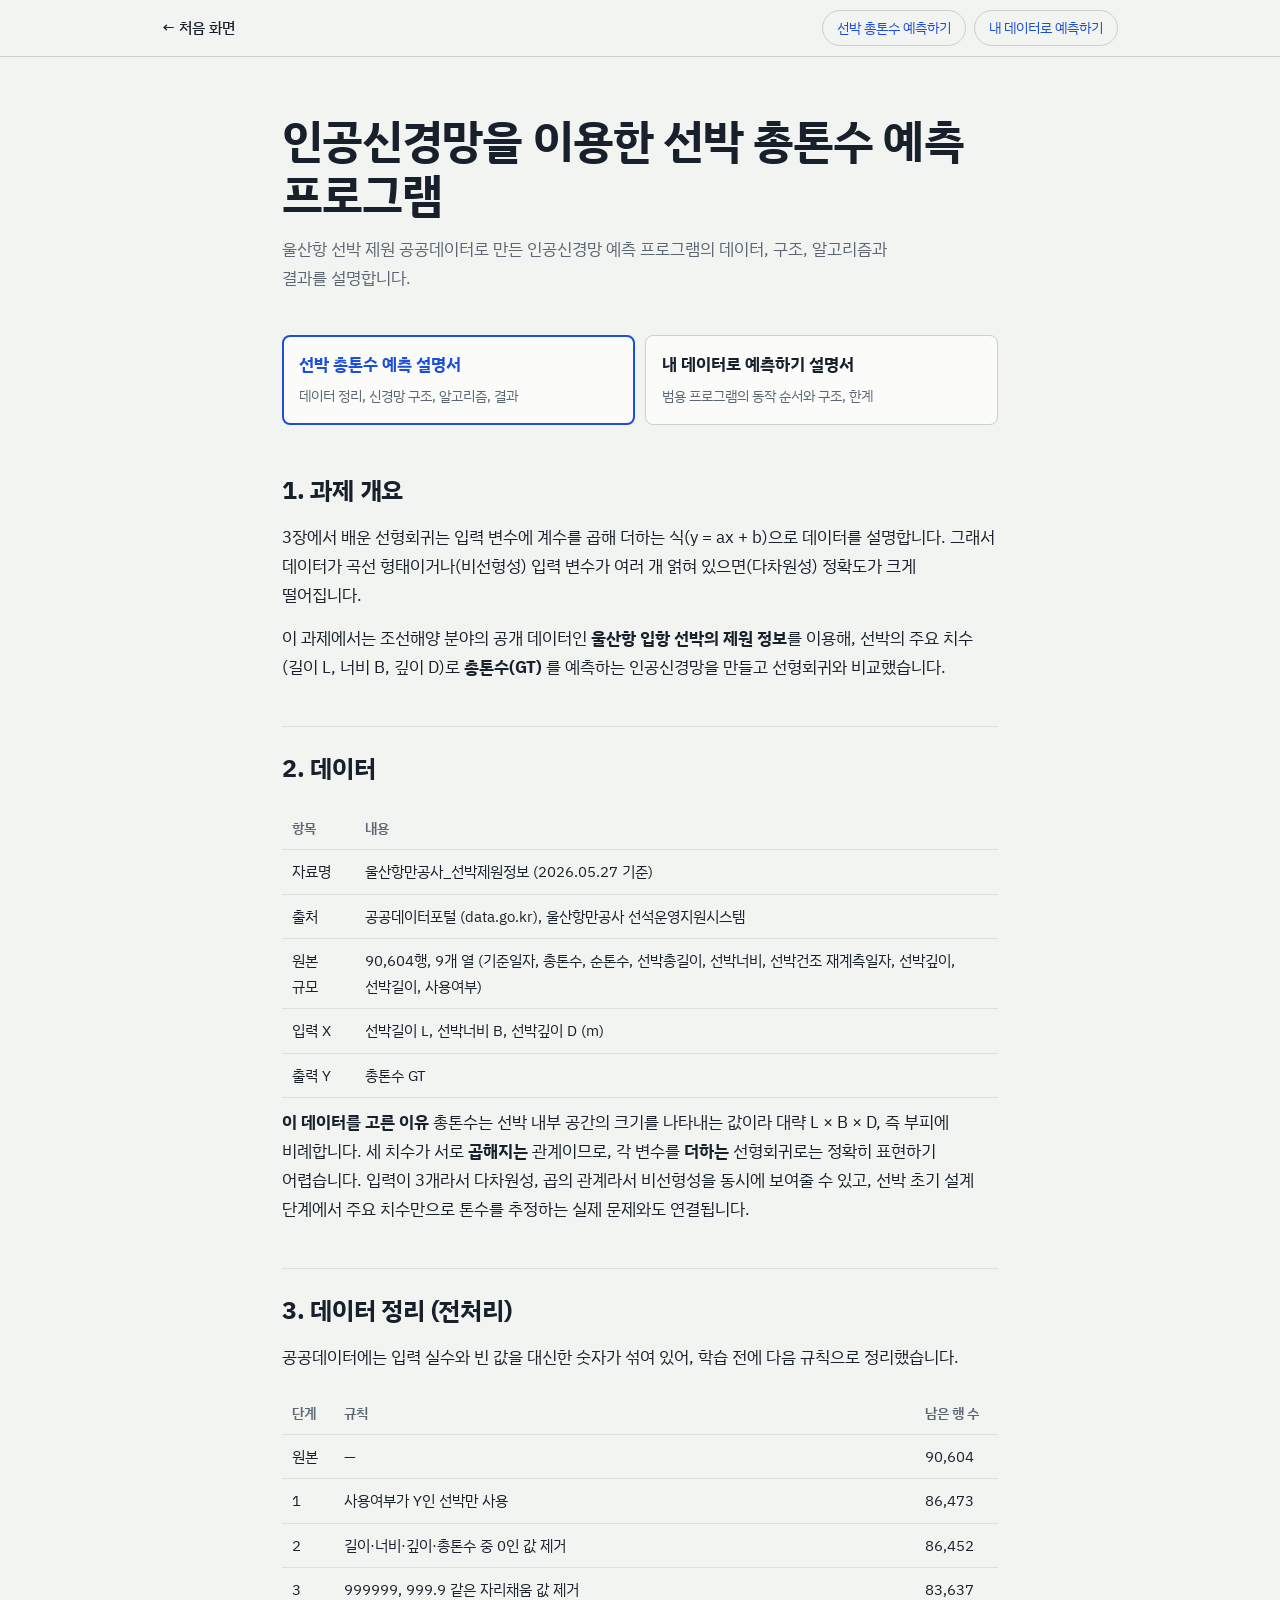
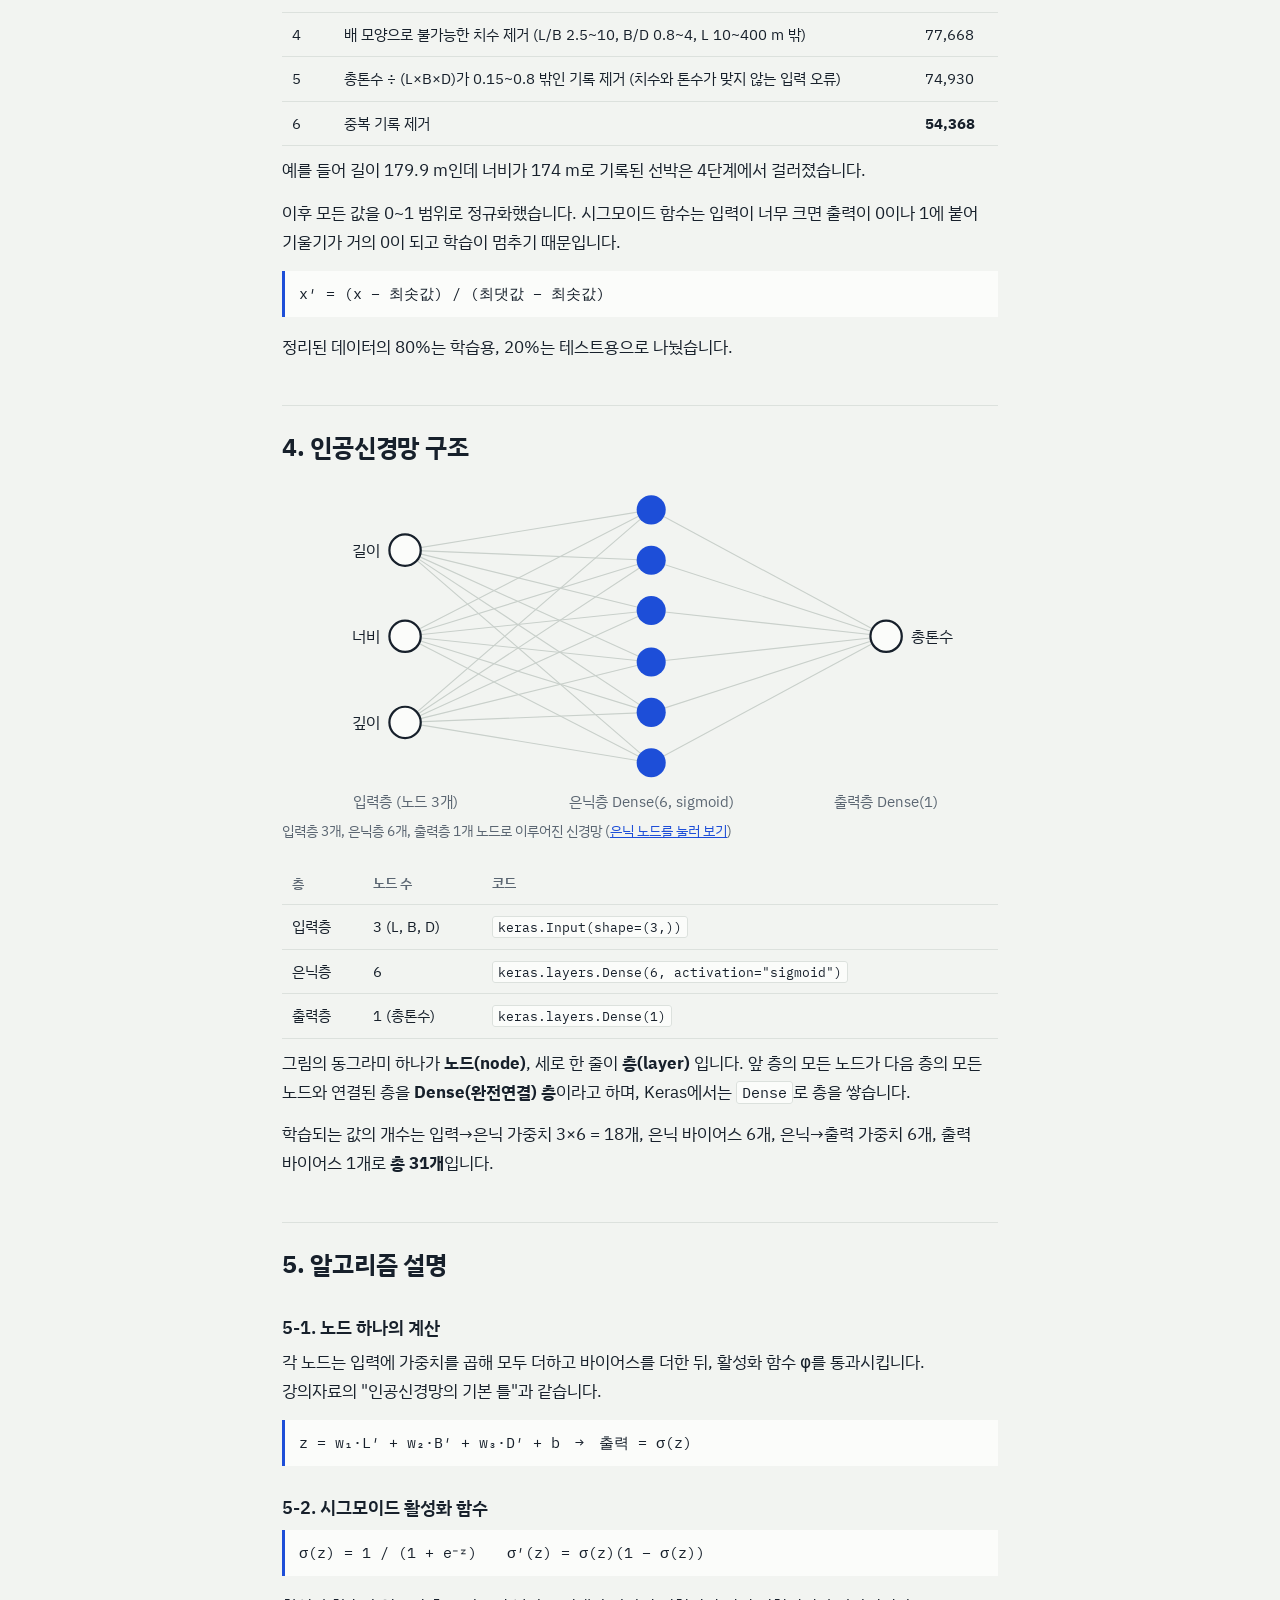
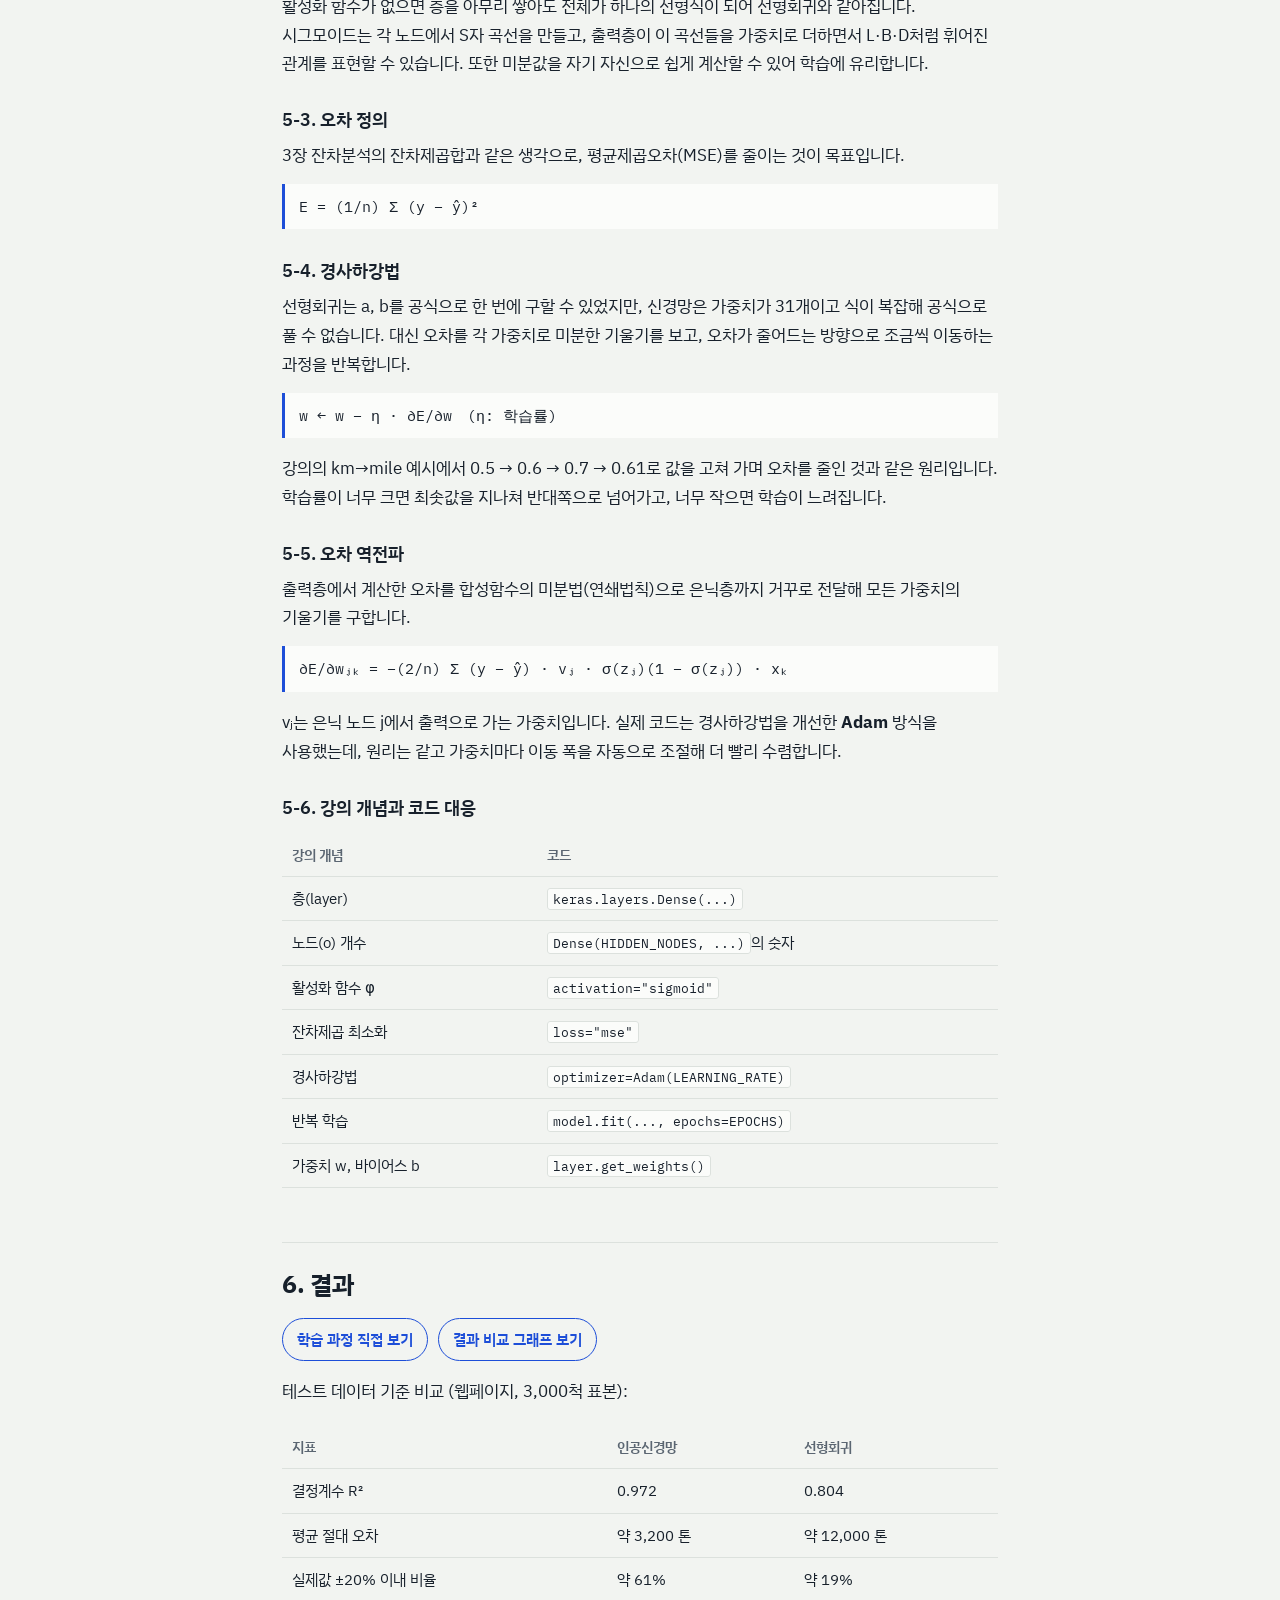
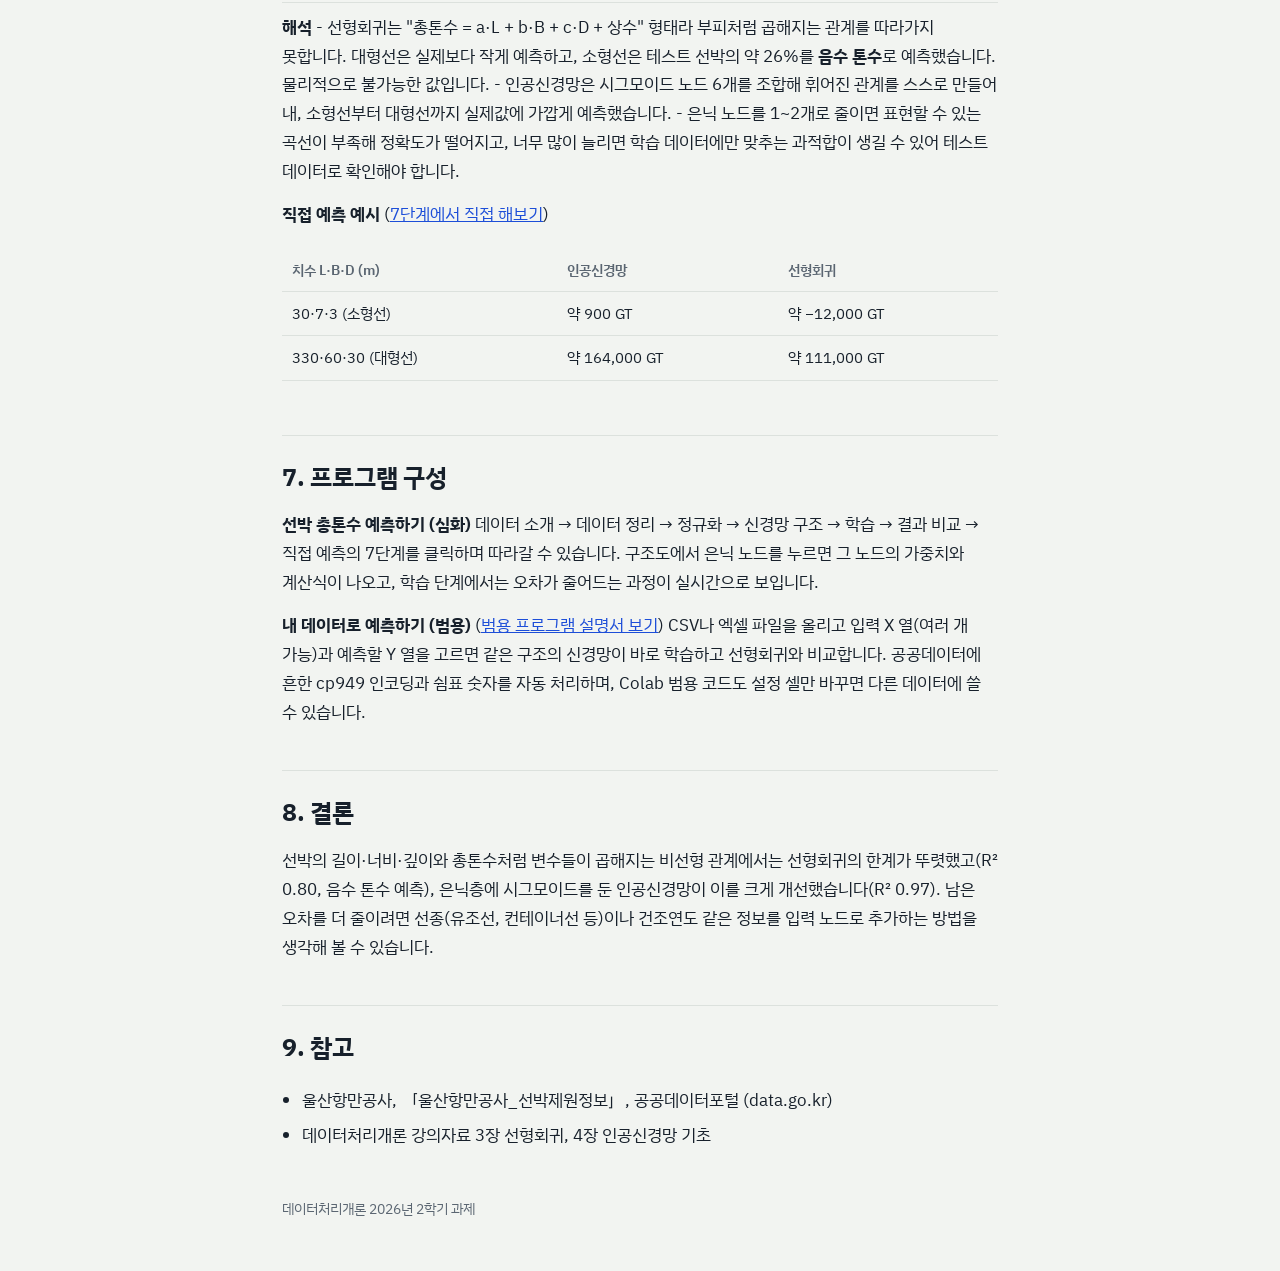
==== explain.html @ 8e1661d2 "Add files via upload" ====
<!DOCTYPE html>
<html lang="ko">
<head>
<meta charset="utf-8">
<meta name="viewport" content="width=device-width, initial-scale=1">
<title>설명서</title>
<link rel="icon" href="data:image/svg+xml,<svg xmlns='http://www.w3.org/2000/svg' viewBox='0 0 100 100'><text y='.9em' font-size='90'>📘</text></svg>">
<link rel="preconnect" href="https://fonts.googleapis.com">
<link rel="preconnect" href="https://fonts.gstatic.com" crossorigin>
<link href="https://fonts.googleapis.com/css2?family=IBM+Plex+Mono:wght@400;500&family=IBM+Plex+Sans+KR:wght@400;500;600;700&display=swap" rel="stylesheet">
<link rel="stylesheet" href="style.css">
<style>
.doc h2{margin:44px 0 12px;padding-top:20px;border-top:1px solid var(--grid)}
.doc h2:first-of-type{border-top:0;padding-top:0}
.doc h3{margin:26px 0 6px}
.doc ul{padding-left:1.2em} .doc li{margin-bottom:6px}
.doc hr{display:none}
.doc .eq{white-space:normal}
.fig{margin:14px 0}.fig svg{width:100%;height:auto;display:block}
.fig figcaption{font-size:14px;color:var(--muted)}
.go{display:flex;gap:10px;flex-wrap:wrap;margin:10px 0 16px}
.go a{display:inline-block;padding:8px 14px;border:1px solid var(--nn);border-radius:999px;color:var(--nn);text-decoration:none;font-weight:600;font-size:15px}
.doc a{color:var(--nn)}
.dtabs{display:grid;grid-template-columns:1fr 1fr;gap:10px;margin:6px 0 34px}
.dtab{font:inherit;text-align:left;cursor:pointer;background:var(--panel);color:var(--ink);border:1px solid var(--rule);border-radius:8px;padding:14px 16px}
.dtab b{display:block;font-size:17px;margin-bottom:2px}
.dtab span{font-size:14px;color:var(--muted);line-height:1.5}
.dtab[aria-selected="true"]{border:2px solid var(--nn);padding:13px 15px}
.dtab[aria-selected="true"] b{color:var(--nn)}
.dtab:focus-visible{outline:2px solid var(--nn);outline-offset:2px}
@media (max-width:560px){.dtabs{grid-template-columns:1fr}}
</style>
</head>
<body>
<nav class="bar"><div><a href="index.html">← 처음 화면</a><span class="others"><a href="ship.html">선박 총톤수 예측하기</a><a href="general.html">내 데이터로 예측하기</a></span></div></nav>
<div class="wrap">
<header class="hero">
<h1 id="doc-title"></h1>
<p class="lede" id="doc-lede"></p>
</header>
<div class="dtabs" role="tablist" aria-label="설명서 선택"><button class="dtab" role="tab" data-tab="ship"><b>선박 총톤수 예측 설명서</b><span>데이터 정리, 신경망 구조, 알고리즘, 결과</span></button><button class="dtab" role="tab" data-tab="general"><b>내 데이터로 예측하기 설명서</b><span>범용 프로그램의 동작 순서와 구조, 한계</span></button></div>
<article class="doc" data-docpanel="ship">
<h2>1. 과제 개요</h2>
<p>3장에서 배운 선형회귀는 입력 변수에 계수를 곱해 더하는 식(y = ax + b)으로 데이터를 설명합니다. 그래서 데이터가 곡선 형태이거나(비선형성) 입력 변수가 여러 개 얽혀 있으면(다차원성) 정확도가 크게 떨어집니다.</p>
<p>이 과제에서는 조선해양 분야의 공개 데이터인 <strong>울산항 입항 선박의 제원 정보</strong>를 이용해, 선박의 주요 치수(길이 L, 너비 B, 깊이 D)로 <strong>총톤수(GT)</strong> 를 예측하는 인공신경망을 만들고 선형회귀와 비교했습니다.</p>
<h2>2. 데이터</h2>
<div class="tablewrap"><table>
<thead>
<tr>
<th>항목</th>
<th>내용</th>
</tr>
</thead>
<tbody>
<tr>
<td>자료명</td>
<td>울산항만공사_선박제원정보 (2026.05.27 기준)</td>
</tr>
<tr>
<td>출처</td>
<td>공공데이터포털 (data.go.kr), 울산항만공사 선석운영지원시스템</td>
</tr>
<tr>
<td>원본 규모</td>
<td>90,604행, 9개 열 (기준일자, 총톤수, 순톤수, 선박총길이, 선박너비, 선박건조 재계측일자, 선박깊이, 선박길이, 사용여부)</td>
</tr>
<tr>
<td>입력 X</td>
<td>선박길이 L, 선박너비 B, 선박깊이 D (m)</td>
</tr>
<tr>
<td>출력 Y</td>
<td>총톤수 GT</td>
</tr>
</tbody>
</table></div>
<p><strong>이 데이터를 고른 이유</strong>
총톤수는 선박 내부 공간의 크기를 나타내는 값이라 대략 L × B × D, 즉 부피에 비례합니다. 세 치수가 서로 <strong>곱해지는</strong> 관계이므로, 각 변수를 <strong>더하는</strong> 선형회귀로는 정확히 표현하기 어렵습니다. 입력이 3개라서 다차원성, 곱의 관계라서 비선형성을 동시에 보여줄 수 있고, 선박 초기 설계 단계에서 주요 치수만으로 톤수를 추정하는 실제 문제와도 연결됩니다.</p>
<h2>3. 데이터 정리 (전처리)</h2>
<p>공공데이터에는 입력 실수와 빈 값을 대신한 숫자가 섞여 있어, 학습 전에 다음 규칙으로 정리했습니다.</p>
<div class="tablewrap"><table>
<thead>
<tr>
<th>단계</th>
<th>규칙</th>
<th>남은 행 수</th>
</tr>
</thead>
<tbody>
<tr>
<td>원본</td>
<td>—</td>
<td>90,604</td>
</tr>
<tr>
<td>1</td>
<td>사용여부가 Y인 선박만 사용</td>
<td>86,473</td>
</tr>
<tr>
<td>2</td>
<td>길이·너비·깊이·총톤수 중 0인 값 제거</td>
<td>86,452</td>
</tr>
<tr>
<td>3</td>
<td>999999, 999.9 같은 자리채움 값 제거</td>
<td>83,637</td>
</tr>
<tr>
<td>4</td>
<td>배 모양으로 불가능한 치수 제거 (L/B 2.5~10, B/D 0.8~4, L 10~400 m 밖)</td>
<td>77,668</td>
</tr>
<tr>
<td>5</td>
<td>총톤수 ÷ (L×B×D)가 0.15~0.8 밖인 기록 제거 (치수와 톤수가 맞지 않는 입력 오류)</td>
<td>74,930</td>
</tr>
<tr>
<td>6</td>
<td>중복 기록 제거</td>
<td><strong>54,368</strong></td>
</tr>
</tbody>
</table></div>
<p>예를 들어 길이 179.9 m인데 너비가 174 m로 기록된 선박은 4단계에서 걸러졌습니다.</p>
<p>이후 모든 값을 0~1 범위로 정규화했습니다. 시그모이드 함수는 입력이 너무 크면 출력이 0이나 1에 붙어 기울기가 거의 0이 되고 학습이 멈추기 때문입니다.</p>
<div class="eq">x′ = (x − 최솟값) / (최댓값 − 최솟값)</div>
<p>정리된 데이터의 80%는 학습용, 20%는 테스트용으로 나눴습니다.</p>
<h2>4. 인공신경망 구조</h2>
<figure class="fig"><svg viewBox="0 0 640 300" role="img" aria-label="입력 3개, 은닉 6개, 출력 1개 신경망 구조도"><line x1="110" y1="60" x2="330" y2="24" stroke="var(--rule)"/><line x1="110" y1="60" x2="330" y2="69" stroke="var(--rule)"/><line x1="110" y1="60" x2="330" y2="114" stroke="var(--rule)"/><line x1="110" y1="60" x2="330" y2="160" stroke="var(--rule)"/><line x1="110" y1="60" x2="330" y2="205" stroke="var(--rule)"/><line x1="110" y1="60" x2="330" y2="250" stroke="var(--rule)"/><line x1="110" y1="137" x2="330" y2="24" stroke="var(--rule)"/><line x1="110" y1="137" x2="330" y2="69" stroke="var(--rule)"/><line x1="110" y1="137" x2="330" y2="114" stroke="var(--rule)"/><line x1="110" y1="137" x2="330" y2="160" stroke="var(--rule)"/><line x1="110" y1="137" x2="330" y2="205" stroke="var(--rule)"/><line x1="110" y1="137" x2="330" y2="250" stroke="var(--rule)"/><line x1="110" y1="214" x2="330" y2="24" stroke="var(--rule)"/><line x1="110" y1="214" x2="330" y2="69" stroke="var(--rule)"/><line x1="110" y1="214" x2="330" y2="114" stroke="var(--rule)"/><line x1="110" y1="214" x2="330" y2="160" stroke="var(--rule)"/><line x1="110" y1="214" x2="330" y2="205" stroke="var(--rule)"/><line x1="110" y1="214" x2="330" y2="250" stroke="var(--rule)"/><line x1="330" y1="24" x2="540" y2="137" stroke="var(--rule)"/><line x1="330" y1="69" x2="540" y2="137" stroke="var(--rule)"/><line x1="330" y1="114" x2="540" y2="137" stroke="var(--rule)"/><line x1="330" y1="160" x2="540" y2="137" stroke="var(--rule)"/><line x1="330" y1="205" x2="540" y2="137" stroke="var(--rule)"/><line x1="330" y1="250" x2="540" y2="137" stroke="var(--rule)"/><circle cx="110" cy="60" r="14" fill="var(--panel)" stroke="var(--ink)" stroke-width="2"/><text x="88" y="65" text-anchor="end" font-size="14" fill="var(--ink)">길이</text><circle cx="110" cy="137" r="14" fill="var(--panel)" stroke="var(--ink)" stroke-width="2"/><text x="88" y="142" text-anchor="end" font-size="14" fill="var(--ink)">너비</text><circle cx="110" cy="214" r="14" fill="var(--panel)" stroke="var(--ink)" stroke-width="2"/><text x="88" y="219" text-anchor="end" font-size="14" fill="var(--ink)">깊이</text><circle cx="330" cy="24" r="13" fill="var(--nn)"/><circle cx="330" cy="69" r="13" fill="var(--nn)"/><circle cx="330" cy="114" r="13" fill="var(--nn)"/><circle cx="330" cy="160" r="13" fill="var(--nn)"/><circle cx="330" cy="205" r="13" fill="var(--nn)"/><circle cx="330" cy="250" r="13" fill="var(--nn)"/><circle cx="540" cy="137" r="14" fill="var(--panel)" stroke="var(--ink)" stroke-width="2"/><text x="562" y="142" font-size="14" fill="var(--ink)">총톤수</text><text x="110" y="290" text-anchor="middle" font-size="13" fill="var(--muted)">입력층 (노드 3개)</text><text x="330" y="290" text-anchor="middle" font-size="13" fill="var(--muted)">은닉층 Dense(6, sigmoid)</text><text x="540" y="290" text-anchor="middle" font-size="13" fill="var(--muted)">출력층 Dense(1)</text></svg><figcaption>입력층 3개, 은닉층 6개, 출력층 1개 노드로 이루어진 신경망 (<a href="ship.html#step4">은닉 노드를 눌러 보기</a>)</figcaption></figure>
<div class="tablewrap"><table>
<thead>
<tr>
<th>층</th>
<th>노드 수</th>
<th>코드</th>
</tr>
</thead>
<tbody>
<tr>
<td>입력층</td>
<td>3 (L, B, D)</td>
<td><code>keras.Input(shape=(3,))</code></td>
</tr>
<tr>
<td>은닉층</td>
<td>6</td>
<td><code>keras.layers.Dense(6, activation="sigmoid")</code></td>
</tr>
<tr>
<td>출력층</td>
<td>1 (총톤수)</td>
<td><code>keras.layers.Dense(1)</code></td>
</tr>
</tbody>
</table></div>
<p>그림의 동그라미 하나가 <strong>노드(node)</strong>, 세로 한 줄이 <strong>층(layer)</strong> 입니다. 앞 층의 모든 노드가 다음 층의 모든 노드와 연결된 층을 <strong>Dense(완전연결) 층</strong>이라고 하며, Keras에서는 <code>Dense</code>로 층을 쌓습니다.</p>
<p>학습되는 값의 개수는 입력→은닉 가중치 3×6 = 18개, 은닉 바이어스 6개, 은닉→출력 가중치 6개, 출력 바이어스 1개로 <strong>총 31개</strong>입니다.</p>
<h2>5. 알고리즘 설명</h2>
<h3>5-1. 노드 하나의 계산</h3>
<p>각 노드는 입력에 가중치를 곱해 모두 더하고 바이어스를 더한 뒤, 활성화 함수 φ를 통과시킵니다. 강의자료의 "인공신경망의 기본 틀"과 같습니다.</p>
<div class="eq">z = w₁·L′ + w₂·B′ + w₃·D′ + b　→　출력 = σ(z)</div>
<h3>5-2. 시그모이드 활성화 함수</h3>
<div class="eq">σ(z) = 1 / (1 + e⁻ᶻ)　　σ′(z) = σ(z)(1 − σ(z))</div>
<p>활성화 함수가 없으면 층을 아무리 쌓아도 전체가 하나의 선형식이 되어 선형회귀와 같아집니다. 시그모이드는 각 노드에서 S자 곡선을 만들고, 출력층이 이 곡선들을 가중치로 더하면서 L·B·D처럼 휘어진 관계를 표현할 수 있습니다. 또한 미분값을 자기 자신으로 쉽게 계산할 수 있어 학습에 유리합니다.</p>
<h3>5-3. 오차 정의</h3>
<p>3장 잔차분석의 잔차제곱합과 같은 생각으로, 평균제곱오차(MSE)를 줄이는 것이 목표입니다.</p>
<div class="eq">E = (1/n) Σ (y − ŷ)²</div>
<h3>5-4. 경사하강법</h3>
<p>선형회귀는 a, b를 공식으로 한 번에 구할 수 있었지만, 신경망은 가중치가 31개이고 식이 복잡해 공식으로 풀 수 없습니다. 대신 오차를 각 가중치로 미분한 기울기를 보고, 오차가 줄어드는 방향으로 조금씩 이동하는 과정을 반복합니다.</p>
<div class="eq">w ← w − η · ∂E/∂w　(η: 학습률)</div>
<p>강의의 km→mile 예시에서 0.5 → 0.6 → 0.7 → 0.61로 값을 고쳐 가며 오차를 줄인 것과 같은 원리입니다. 학습률이 너무 크면 최솟값을 지나쳐 반대쪽으로 넘어가고, 너무 작으면 학습이 느려집니다.</p>
<h3>5-5. 오차 역전파</h3>
<p>출력층에서 계산한 오차를 합성함수의 미분법(연쇄법칙)으로 은닉층까지 거꾸로 전달해 모든 가중치의 기울기를 구합니다.</p>
<div class="eq">∂E/∂wⱼₖ = −(2/n) Σ (y − ŷ) · vⱼ · σ(zⱼ)(1 − σ(zⱼ)) · xₖ</div>
<p>vⱼ는 은닉 노드 j에서 출력으로 가는 가중치입니다. 실제 코드는 경사하강법을 개선한 <strong>Adam</strong> 방식을 사용했는데, 원리는 같고 가중치마다 이동 폭을 자동으로 조절해 더 빨리 수렴합니다.</p>
<h3>5-6. 강의 개념과 코드 대응</h3>
<div class="tablewrap"><table>
<thead>
<tr>
<th>강의 개념</th>
<th>코드</th>
</tr>
</thead>
<tbody>
<tr>
<td>층(layer)</td>
<td><code>keras.layers.Dense(...)</code></td>
</tr>
<tr>
<td>노드(o) 개수</td>
<td><code>Dense(HIDDEN_NODES, ...)</code>의 숫자</td>
</tr>
<tr>
<td>활성화 함수 φ</td>
<td><code>activation="sigmoid"</code></td>
</tr>
<tr>
<td>잔차제곱 최소화</td>
<td><code>loss="mse"</code></td>
</tr>
<tr>
<td>경사하강법</td>
<td><code>optimizer=Adam(LEARNING_RATE)</code></td>
</tr>
<tr>
<td>반복 학습</td>
<td><code>model.fit(..., epochs=EPOCHS)</code></td>
</tr>
<tr>
<td>가중치 w, 바이어스 b</td>
<td><code>layer.get_weights()</code></td>
</tr>
</tbody>
</table></div>
<h2>6. 결과</h2>
<p class="go"><a href="ship.html#step5">학습 과정 직접 보기</a><a href="ship.html#step6">결과 비교 그래프 보기</a></p>

<p>테스트 데이터 기준 비교 (웹페이지, 3,000척 표본):</p>
<div class="tablewrap"><table>
<thead>
<tr>
<th>지표</th>
<th>인공신경망</th>
<th>선형회귀</th>
</tr>
</thead>
<tbody>
<tr>
<td>결정계수 R²</td>
<td>0.972</td>
<td>0.804</td>
</tr>
<tr>
<td>평균 절대 오차</td>
<td>약 3,200 톤</td>
<td>약 12,000 톤</td>
</tr>
<tr>
<td>실제값 ±20% 이내 비율</td>
<td>약 61%</td>
<td>약 19%</td>
</tr>
</tbody>
</table></div>
<p><strong>해석</strong>
- 선형회귀는 "총톤수 = a·L + b·B + c·D + 상수" 형태라 부피처럼 곱해지는 관계를 따라가지 못합니다. 대형선은 실제보다 작게 예측하고, 소형선은 테스트 선박의 약 26%를 <strong>음수 톤수</strong>로 예측했습니다. 물리적으로 불가능한 값입니다.
- 인공신경망은 시그모이드 노드 6개를 조합해 휘어진 관계를 스스로 만들어 내, 소형선부터 대형선까지 실제값에 가깝게 예측했습니다.
- 은닉 노드를 1~2개로 줄이면 표현할 수 있는 곡선이 부족해 정확도가 떨어지고, 너무 많이 늘리면 학습 데이터에만 맞추는 과적합이 생길 수 있어 테스트 데이터로 확인해야 합니다.</p>
<p><strong>직접 예측 예시</strong> (<a href="ship.html#step7">7단계에서 직접 해보기</a>)</p>
<div class="tablewrap"><table>
<thead>
<tr>
<th>치수 L·B·D (m)</th>
<th>인공신경망</th>
<th>선형회귀</th>
</tr>
</thead>
<tbody>
<tr>
<td>30·7·3 (소형선)</td>
<td>약 900 GT</td>
<td>약 −12,000 GT</td>
</tr>
<tr>
<td>330·60·30 (대형선)</td>
<td>약 164,000 GT</td>
<td>약 111,000 GT</td>
</tr>
</tbody>
</table></div>
<h2>7. 프로그램 구성</h2>
<p><strong>선박 총톤수 예측하기 (심화)</strong>
데이터 소개 → 데이터 정리 → 정규화 → 신경망 구조 → 학습 → 결과 비교 → 직접 예측의 7단계를 클릭하며 따라갈 수 있습니다. 구조도에서 은닉 노드를 누르면 그 노드의 가중치와 계산식이 나오고, 학습 단계에서는 오차가 줄어드는 과정이 실시간으로 보입니다.</p>
<p><strong>내 데이터로 예측하기 (범용)</strong> (<a href="#" data-doctab="general">범용 프로그램 설명서 보기</a>)
CSV나 엑셀 파일을 올리고 입력 X 열(여러 개 가능)과 예측할 Y 열을 고르면 같은 구조의 신경망이 바로 학습하고 선형회귀와 비교합니다. 공공데이터에 흔한 cp949 인코딩과 쉼표 숫자를 자동 처리하며, Colab 범용 코드도 설정 셀만 바꾸면 다른 데이터에 쓸 수 있습니다.</p>
<h2>8. 결론</h2>
<p>선박의 길이·너비·깊이와 총톤수처럼 변수들이 곱해지는 비선형 관계에서는 선형회귀의 한계가 뚜렷했고(R² 0.80, 음수 톤수 예측), 은닉층에 시그모이드를 둔 인공신경망이 이를 크게 개선했습니다(R² 0.97). 남은 오차를 더 줄이려면 선종(유조선, 컨테이너선 등)이나 건조연도 같은 정보를 입력 노드로 추가하는 방법을 생각해 볼 수 있습니다.</p>
<h2>9. 참고</h2>
<ul>
<li>울산항만공사, 「울산항만공사_선박제원정보」, 공공데이터포털 (data.go.kr)</li>
<li>데이터처리개론 강의자료 3장 선형회귀, 4장 인공신경망 기초</li>
</ul>
</article>
<article class="doc" data-docpanel="general" hidden>
<p class="go"><a href="general.html">범용 프로그램 직접 써 보기</a></p>

<p>선박 데이터 하나만 다루면 프로그램이 그 데이터에만 묶이게 됩니다. 같은 신경망 알고리즘을 <strong>어떤 공개 데이터에도 적용할 수 있도록</strong> 범용 프로그램을 따로 만들었습니다. 웹페이지와 Colab 범용 코드 모두 같은 순서로 동작합니다.</p>
<h2>1. 동작 순서</h2>
<div class="tablewrap"><table>
<thead>
<tr>
<th>단계</th>
<th>하는 일</th>
<th>처리 방법</th>
</tr>
</thead>
<tbody>
<tr>
<td>1. 파일 읽기</td>
<td>CSV, 엑셀(xlsx) 파일을 불러옴</td>
<td>먼저 UTF-8로 읽고, 한글이 깨지면 공공데이터에 흔한 cp949(EUC-KR)로 다시 읽음</td>
</tr>
<tr>
<td>2. 숫자 열 찾기</td>
<td>학습에 쓸 수 있는 열을 자동 선별</td>
<td>값의 90% 이상이 숫자인 열만 표시, "1,234"처럼 쉼표 들어간 숫자도 숫자로 변환</td>
</tr>
<tr>
<td>3. X, Y 선택</td>
<td>사용자가 입력 열과 예측할 열을 고름</td>
<td>입력 X는 여러 개 선택 가능, Y로 고른 열은 X에서 자동 제외</td>
</tr>
<tr>
<td>4. 정리</td>
<td>빈칸이나 문자가 섞인 행 제거</td>
<td>선택한 열 중 하나라도 숫자가 아니면 그 행을 제외</td>
</tr>
<tr>
<td>5. 정규화·분리</td>
<td>열마다 0~1로 정규화, 80% 학습 / 20% 테스트</td>
<td>선박 프로그램과 같은 Min-Max 정규화</td>
</tr>
<tr>
<td>6. 신경망 구성</td>
<td>입력 노드 수를 고른 X 개수에 맞춤</td>
<td>입력층 노드 = X 개수, 은닉층 Dense(시그모이드), 출력층 Dense(1)</td>
</tr>
<tr>
<td>7. 학습·비교</td>
<td>신경망과 선형회귀를 같은 데이터로 학습</td>
<td>신경망은 경사하강법(Adam), 선형회귀는 최소제곱법</td>
</tr>
<tr>
<td>8. 결과 표시</td>
<td>그래프와 테스트 R² 표시</td>
<td>입력 1개면 데이터 위에 예측 곡선, 2개 이상이면 실제값 vs 예측값 그래프</td>
</tr>
<tr>
<td>9. 직접 예측</td>
<td>원하는 값을 넣어 예측</td>
<td>X 개수만큼 입력 칸이 자동 생성, 학습 범위 밖의 값이면 경고</td>
</tr>
</tbody>
</table></div>
<h2>2. 입력 개수에 따라 바뀌는 신경망</h2>
<p>선박 프로그램은 입력이 길이·너비·깊이 3개로 고정이지만, 범용 프로그램은 사용자가 고른 열 개수 m에 따라 입력층이 바뀝니다. 강의자료의 "인공신경망의 기본 틀"에서 입력 x₁ ~ xₘ이 m개인 경우를 그대로 구현한 것입니다.</p>
<div class="eq">은닉 노드 j의 계산: zⱼ = wⱼ₁x₁ + wⱼ₂x₂ + … + wⱼₘxₘ + bⱼ　→　σ(zⱼ)</div>
<p>학습되는 값의 개수도 m에 따라 달라집니다. 은닉 노드가 H개일 때 m×H + H + H + 1개이며, 웹페이지의 구조도와 개수 표시가 선택에 맞춰 자동으로 바뀝니다.</p>
<figure class="fig"><svg viewBox="0 0 640 300" role="img" aria-label="입력 m개, 은닉 H개, 출력 1개 신경망 구조도"><line x1="110" y1="50" x2="330" y2="24" stroke="var(--rule)"/><line x1="110" y1="50" x2="330" y2="69" stroke="var(--rule)"/><line x1="110" y1="50" x2="330" y2="114" stroke="var(--rule)"/><line x1="110" y1="50" x2="330" y2="160" stroke="var(--rule)"/><line x1="110" y1="50" x2="330" y2="205" stroke="var(--rule)"/><line x1="110" y1="50" x2="330" y2="250" stroke="var(--rule)"/><line x1="110" y1="100" x2="330" y2="24" stroke="var(--rule)"/><line x1="110" y1="100" x2="330" y2="69" stroke="var(--rule)"/><line x1="110" y1="100" x2="330" y2="114" stroke="var(--rule)"/><line x1="110" y1="100" x2="330" y2="160" stroke="var(--rule)"/><line x1="110" y1="100" x2="330" y2="205" stroke="var(--rule)"/><line x1="110" y1="100" x2="330" y2="250" stroke="var(--rule)"/><line x1="110" y1="224" x2="330" y2="24" stroke="var(--rule)"/><line x1="110" y1="224" x2="330" y2="69" stroke="var(--rule)"/><line x1="110" y1="224" x2="330" y2="114" stroke="var(--rule)"/><line x1="110" y1="224" x2="330" y2="160" stroke="var(--rule)"/><line x1="110" y1="224" x2="330" y2="205" stroke="var(--rule)"/><line x1="110" y1="224" x2="330" y2="250" stroke="var(--rule)"/><line x1="330" y1="24" x2="540" y2="137" stroke="var(--rule)"/><line x1="330" y1="69" x2="540" y2="137" stroke="var(--rule)"/><line x1="330" y1="114" x2="540" y2="137" stroke="var(--rule)"/><line x1="330" y1="160" x2="540" y2="137" stroke="var(--rule)"/><line x1="330" y1="205" x2="540" y2="137" stroke="var(--rule)"/><line x1="330" y1="250" x2="540" y2="137" stroke="var(--rule)"/><circle cx="110" cy="50" r="14" fill="var(--panel)" stroke="var(--ink)" stroke-width="2"/><text x="88" y="55" text-anchor="end" font-size="15" fill="var(--ink)">x₁</text><circle cx="110" cy="100" r="14" fill="var(--panel)" stroke="var(--ink)" stroke-width="2"/><text x="88" y="105" text-anchor="end" font-size="15" fill="var(--ink)">x₂</text><text x="110" y="183" text-anchor="middle" font-size="22" fill="var(--muted)">⋮</text><circle cx="110" cy="224" r="14" fill="var(--panel)" stroke="var(--ink)" stroke-width="2"/><text x="88" y="229" text-anchor="end" font-size="15" fill="var(--ink)">xₘ</text><circle cx="330" cy="24" r="13" fill="var(--nn)"/><circle cx="330" cy="69" r="13" fill="var(--nn)"/><circle cx="330" cy="114" r="13" fill="var(--nn)"/><circle cx="330" cy="160" r="13" fill="var(--nn)"/><circle cx="330" cy="205" r="13" fill="var(--nn)"/><circle cx="330" cy="250" r="13" fill="var(--nn)"/><circle cx="540" cy="137" r="14" fill="var(--panel)" stroke="var(--ink)" stroke-width="2"/><text x="562" y="142" font-size="15" fill="var(--ink)">y</text><text x="110" y="290" text-anchor="middle" font-size="13" fill="var(--muted)">입력층 (고른 열 m개)</text><text x="330" y="290" text-anchor="middle" font-size="13" fill="var(--muted)">은닉층 Dense(H, sigmoid)</text><text x="540" y="290" text-anchor="middle" font-size="13" fill="var(--muted)">출력층 Dense(1)</text></svg><figcaption>고른 입력 열 개수 m만큼 입력 노드가 생깁니다.</figcaption></figure>
<h2>3. 정확도 지표: 결정계수 R²</h2>
<p>데이터마다 단위와 크기가 달라 오차(MSE) 값만으로는 잘 맞았는지 판단하기 어렵기 때문에, 범용 프로그램은 결정계수 R²로 비교합니다.</p>
<div class="eq">R² = 1 − Σ(y − ŷ)² / Σ(y − ȳ)²</div>
<p>1에 가까울수록 정확하고, 0이면 모든 값을 평균으로 예측하는 것과 같은 수준입니다. 학습에 쓰지 않은 테스트 데이터 20%로 계산합니다.</p>
<h2>4. 실행 예시</h2>
<p>정리된 울산항 선박 데이터(3,000척 표본)를 올리고 X = 선박길이·선박너비·선박깊이, Y = 총톤수로 실행한 결과, 테스트 R²는 인공신경망 약 0.97, 선형회귀 약 0.80으로 선박 전용 프로그램과 같은 경향이 나왔습니다. 이는 범용 프로그램이 전용 프로그램과 같은 알고리즘으로 올바르게 동작함을 보여 줍니다.</p>
<h2>5. 한계</h2>
<ul>
<li>999999처럼 "값 없음"을 숫자로 채운 이상값은 자동으로 걸러내지 못하므로, 필요하면 파일을 미리 정리해야 합니다 (선박 데이터는 3장의 규칙으로 정리).</li>
<li>웹페이지는 브라우저 속도를 위해 3,000행이 넘으면 무작위로 3,000행만 사용합니다. 전체 데이터는 Colab 범용 코드로 학습할 수 있습니다.</li>
<li>문자로 된 열(예: 선종, 지역명)은 입력으로 쓸 수 없습니다.</li>
</ul>
<h2>6. Colab 범용 코드</h2>
<p>2번 설정 셀의 <code>FILE_PATH</code>, <code>X_COLS</code>, <code>Y_COL</code>만 바꾸면 다른 데이터에 그대로 쓸 수 있습니다. 나머지 셀은 위 8-1의 순서(읽기 → 숫자 변환 → 정규화 → 신경망 → 비교 → 직접 예측)를 그대로 따릅니다.</p>
</article>
<footer>데이터처리개론 2026년 2학기 과제</footer>
</div>
<script>
(function(){
  const tabs = [...document.querySelectorAll('.dtab')], hero = document.getElementById('doc-title'), lede = document.getElementById('doc-lede');
  const TXT = { ship: ['인공신경망을 이용한 선박 총톤수 예측 프로그램', '울산항 선박 제원 공공데이터로 만든 인공신경망 예측 프로그램의 데이터, 구조, 알고리즘과 결과를 설명합니다.'],
                general: ['내 데이터로 예측하기 (범용 프로그램)', '같은 신경망 알고리즘을 어떤 공개 데이터에도 쓸 수 있게 만든 범용 프로그램의 동작 방식을 설명합니다.'] };
  function showTab(name){
    if (!(name in TXT)) name = 'ship';
    tabs.forEach(t => { const on = t.dataset.tab === name; t.setAttribute('aria-selected', on); t.tabIndex = on ? 0 : -1; });
    document.querySelectorAll('[data-docpanel]').forEach(p => p.hidden = p.dataset.docpanel !== name);
    hero.textContent = TXT[name][0]; lede.textContent = TXT[name][1];
  }
  tabs.forEach((t,i) => { t.onclick = () => showTab(t.dataset.tab);
    t.onkeydown = e => { if (e.key === 'ArrowRight' || e.key === 'ArrowLeft'){ const n = tabs[(i+1) % 2]; n.focus(); n.click(); } }; });
  document.querySelectorAll('[data-doctab]').forEach(a => a.addEventListener('click', e => { e.preventDefault(); showTab(a.dataset.doctab); window.scrollTo({top:0}); document.querySelector('.dtabs').scrollIntoView({behavior:'smooth'}); }));
  showTab(location.hash === '#general' ? 'general' : 'ship');   // explain.html#general 로 들어오면 범용 설명서
})();
</script>
</body>
</html>
---- style.css ----
/* 공통 디자인 (모든 페이지) */
:root{
  --paper:#F2F4F1; --panel:#FBFCFA; --ink:#17202B; --muted:#5B6672;
  --grid:#DCE1DD; --rule:#C9D0CB; --nn:#1D4ED8; --lr:#B4237A; --dot:#8C96A0;
  --code-bg:#1B2430; --code-ink:#E6EAF0;
  --sans:"IBM Plex Sans KR","Apple SD Gothic Neo","Malgun Gothic",system-ui,sans-serif;
  --mono:"IBM Plex Mono",ui-monospace,"SFMono-Regular",Consolas,monospace;
}
@media (prefers-color-scheme: dark){
  :root{ --paper:#141A21; --panel:#1A222B; --ink:#E5E9EE; --muted:#9AA5B1;
    --grid:#26303A; --rule:#33404C; --nn:#6E9BFF; --lr:#F06AB8; --dot:#6B7683; --code-bg:#0F151B; }
}
*{box-sizing:border-box}
html{-webkit-text-size-adjust:100%}
body{margin:0;word-break:keep-all;background:var(--paper);color:var(--ink);font-family:var(--sans);font-size:17px;line-height:1.7}
.wrap{max-width:760px;margin:0 auto;padding:0 22px}
header.hero{padding:56px 0 8px}
h1{font-size:clamp(30px,5.4vw,46px);line-height:1.18;letter-spacing:-0.02em;font-weight:700;margin:0 0 14px}
.lede{color:var(--muted);margin:0 0 28px;max-width:36em}
.lab{background:var(--panel);border:1px solid var(--rule);border-radius:6px;padding:14px 14px 10px}
canvas#plot{display:block;width:100%;height:340px}
.legend{display:flex;flex-wrap:wrap;gap:18px;font-size:14px;color:var(--muted);margin:8px 2px 12px}
.legend i{display:inline-block;width:18px;height:3px;vertical-align:middle;margin-right:6px;border-radius:2px}
.controls{display:grid;grid-template-columns:1fr 1fr;gap:12px 18px;align-items:end;border-top:1px solid var(--grid);padding-top:12px}
.controls label{font-size:14px;color:var(--muted);display:block}
.controls input[type=range]{width:100%;accent-color:var(--nn)}
.controls select{width:100%;font:inherit;font-size:15px;padding:6px 8px;border:1px solid var(--rule);border-radius:4px;background:var(--paper);color:var(--ink)}
.btns{display:flex;gap:8px}
button{font:inherit;font-size:15px;font-weight:600;border-radius:4px;padding:8px 14px;cursor:pointer;border:1px solid var(--ink);background:var(--ink);color:var(--paper)}
button.ghost{background:transparent;color:var(--ink)}
button:focus-visible,select:focus-visible,input:focus-visible,a:focus-visible{outline:2px solid var(--nn);outline-offset:2px}
.datarow{display:flex;justify-content:space-between;align-items:center;gap:10px;flex-wrap:wrap;margin-bottom:10px}
.dsname{margin:0;font-size:15px;color:var(--muted)} .dsname b{color:var(--ink)}
.filebtn{display:inline-block;font-size:15px;font-weight:600;border-radius:4px;padding:8px 14px;cursor:pointer;border:1px solid var(--ink);background:var(--ink);color:var(--paper)}
.filebtn input{position:absolute;width:1px;height:1px;opacity:0;pointer-events:none}
.filebtn:focus-visible{outline:2px solid var(--nn);outline-offset:2px}
.pick{display:grid;grid-template-columns:2fr 1fr;gap:12px 18px;padding:10px 0;border-top:1px solid var(--grid)}
.pick fieldset{border:0;margin:0;padding:0;min-width:0} .pick legend,.pick label[for]{font-size:14px;color:var(--muted);padding:0;display:block;margin-bottom:4px}
.pick select{width:100%;font:inherit;font-size:15px;padding:6px 8px;border:1px solid var(--rule);border-radius:4px;background:var(--paper);color:var(--ink)}
.chips{display:flex;flex-wrap:wrap;gap:6px}
.chip{position:relative;font-size:14px;cursor:pointer}
.chip input{position:absolute;opacity:0}
.chip span{display:inline-block;padding:4px 10px;border:1px solid var(--rule);border-radius:999px;background:var(--paper)}
.chip input:checked+span{background:var(--nn);border-color:var(--nn);color:#fff}
.chip input:disabled+span{opacity:.35;cursor:not-allowed;text-decoration:line-through}
.chip input:focus-visible+span{outline:2px solid var(--nn);outline-offset:2px}
#msg{margin:0 0 8px;font-size:14px;color:var(--muted);min-height:1.4em} #msg.err{color:var(--lr);font-weight:600}
.dotkey{display:inline-block;width:8px!important;height:8px!important;border-radius:50%;background:var(--dot)}
.plabel{margin:0;font-size:14px;color:var(--muted)}
.pinputs{display:flex;flex-wrap:wrap;gap:10px}
.controls .pin{display:flex;flex-direction:column;font-size:13px;color:var(--muted)}
.pin input{width:110px;font:inherit;font-size:17px;font-weight:600;padding:5px 9px;border:1px solid var(--rule);border-radius:4px;background:var(--paper);color:var(--ink);margin:2px 0}
.pin small{font-size:12px}
#pout small{color:var(--muted);font-size:13px}
@media (max-width:560px){ .pick{grid-template-columns:1fr} }
.predict{grid-column:1/-1;border-top:1px solid var(--grid);padding-top:12px}
.prow{display:flex;gap:16px;align-items:center;flex-wrap:wrap;margin-top:4px}
.prow input{width:96px;font:inherit;font-size:18px;font-weight:600;padding:6px 10px;border:1px solid var(--rule);border-radius:4px;background:var(--paper);color:var(--ink)}
#pout{margin:0;font-size:16px}
#pout b{font-family:var(--mono);font-size:18px}
#pout .nn{color:var(--nn)} #pout .lr{color:var(--lr)}
.readout{grid-column:1/-1;display:flex;gap:22px;flex-wrap:wrap;font-size:14px;color:var(--muted)}
.readout b{font-family:var(--mono);font-weight:500;color:var(--ink)}
section{padding:46px 0 6px;border-bottom:1px solid var(--grid)}
section:last-of-type{border-bottom:0}
h2{font-size:25px;letter-spacing:-0.01em;margin:0 0 12px;font-weight:700}
h3{font-size:18px;margin:26px 0 6px;font-weight:600}
p{margin:0 0 14px}
ol.flow{padding-left:1.3em;margin:0}
ol.flow li{margin-bottom:6px;padding-left:4px}
.eq{font-family:var(--mono);font-size:15px;background:var(--panel);border-left:3px solid var(--nn);padding:10px 14px;margin:8px 0 16px;overflow-x:auto;white-space:nowrap}
table{border-collapse:collapse;width:100%;font-size:15px;margin:6px 0 10px}
th,td{text-align:left;padding:9px 10px;border-bottom:1px solid var(--grid);vertical-align:top}
th{font-weight:600;color:var(--muted);font-size:14px}
td code,p code,li code{font-family:var(--mono);font-size:.88em;background:var(--panel);border:1px solid var(--grid);padding:1px 5px;border-radius:3px}
.tablewrap{overflow-x:auto}
#net{width:100%;height:auto;display:block;margin:10px 0 4px}
.cell{margin:0 0 16px}
.cell figcaption{display:flex;justify-content:space-between;align-items:center;font-size:14px;font-weight:600;color:var(--muted);margin-bottom:6px}
.copy{font-size:13px;padding:4px 10px;background:transparent;color:var(--muted);border-color:var(--rule)}
.cell pre{margin:0;background:var(--code-bg);color:var(--code-ink);border-radius:5px;padding:14px 16px;overflow-x:auto;font-family:var(--mono);font-size:13.5px;line-height:1.6}
.allcode{display:flex;justify-content:flex-end;margin:0 0 14px}
footer{color:var(--muted);font-size:14px;padding:30px 0 50px}
@media (max-width:560px){ .controls{grid-template-columns:1fr} canvas#plot{height:260px} body{font-size:16px} }

/* 상단 이동 바 */
.bar{position:sticky;top:0;z-index:10;background:var(--paper);border-bottom:1px solid var(--rule)}
.bar>div{max-width:1000px;margin:0 auto;padding:10px 22px;display:flex;justify-content:space-between;align-items:center;gap:12px;flex-wrap:wrap}
.bar a{color:var(--ink);text-decoration:none;font-weight:500;font-size:15px}
.bar .others{display:flex;gap:8px;flex-wrap:wrap}
.bar .others a{color:var(--nn);border:1px solid var(--rule);border-radius:999px;padding:5px 14px;font-size:14px;font-weight:400}
.bar a:focus-visible{outline:2px solid var(--nn);outline-offset:3px}
.altlink{font-size:15px;color:var(--muted);margin:-14px 0 24px} .altlink a{color:var(--nn)}
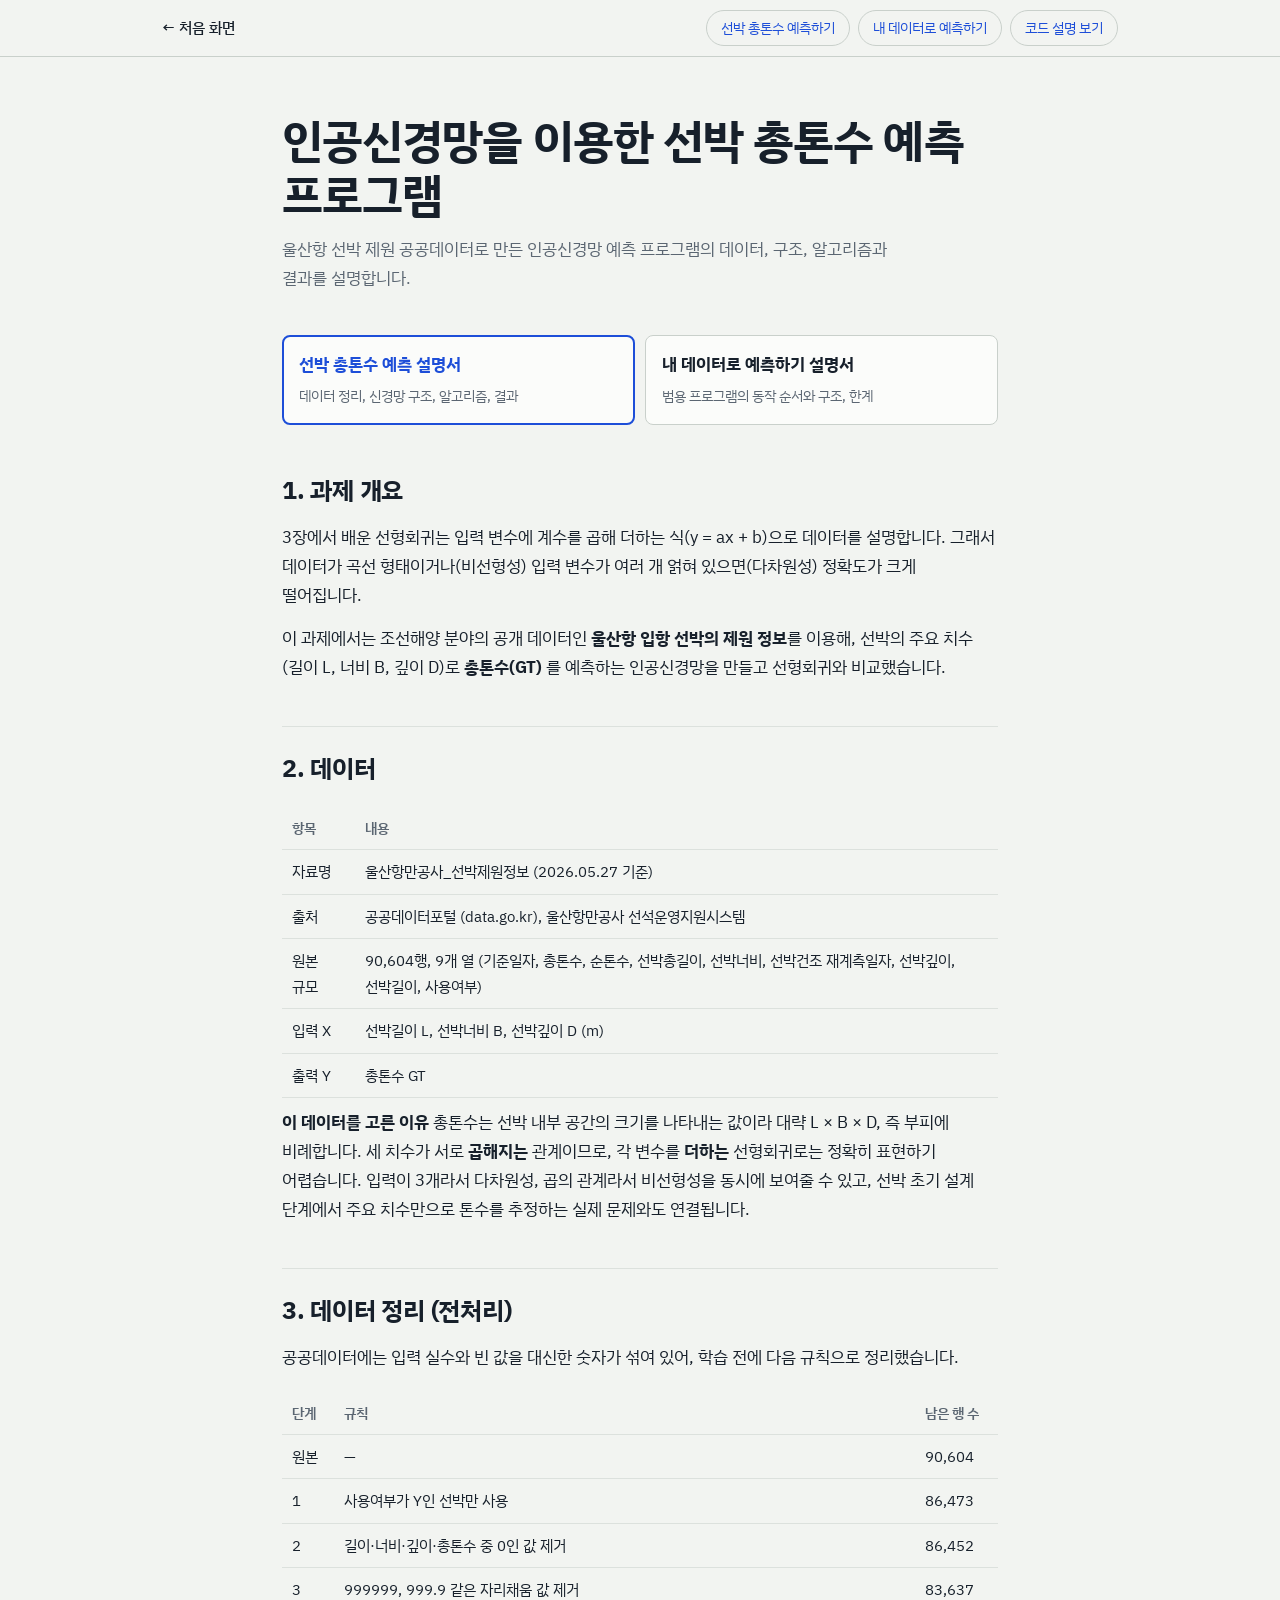
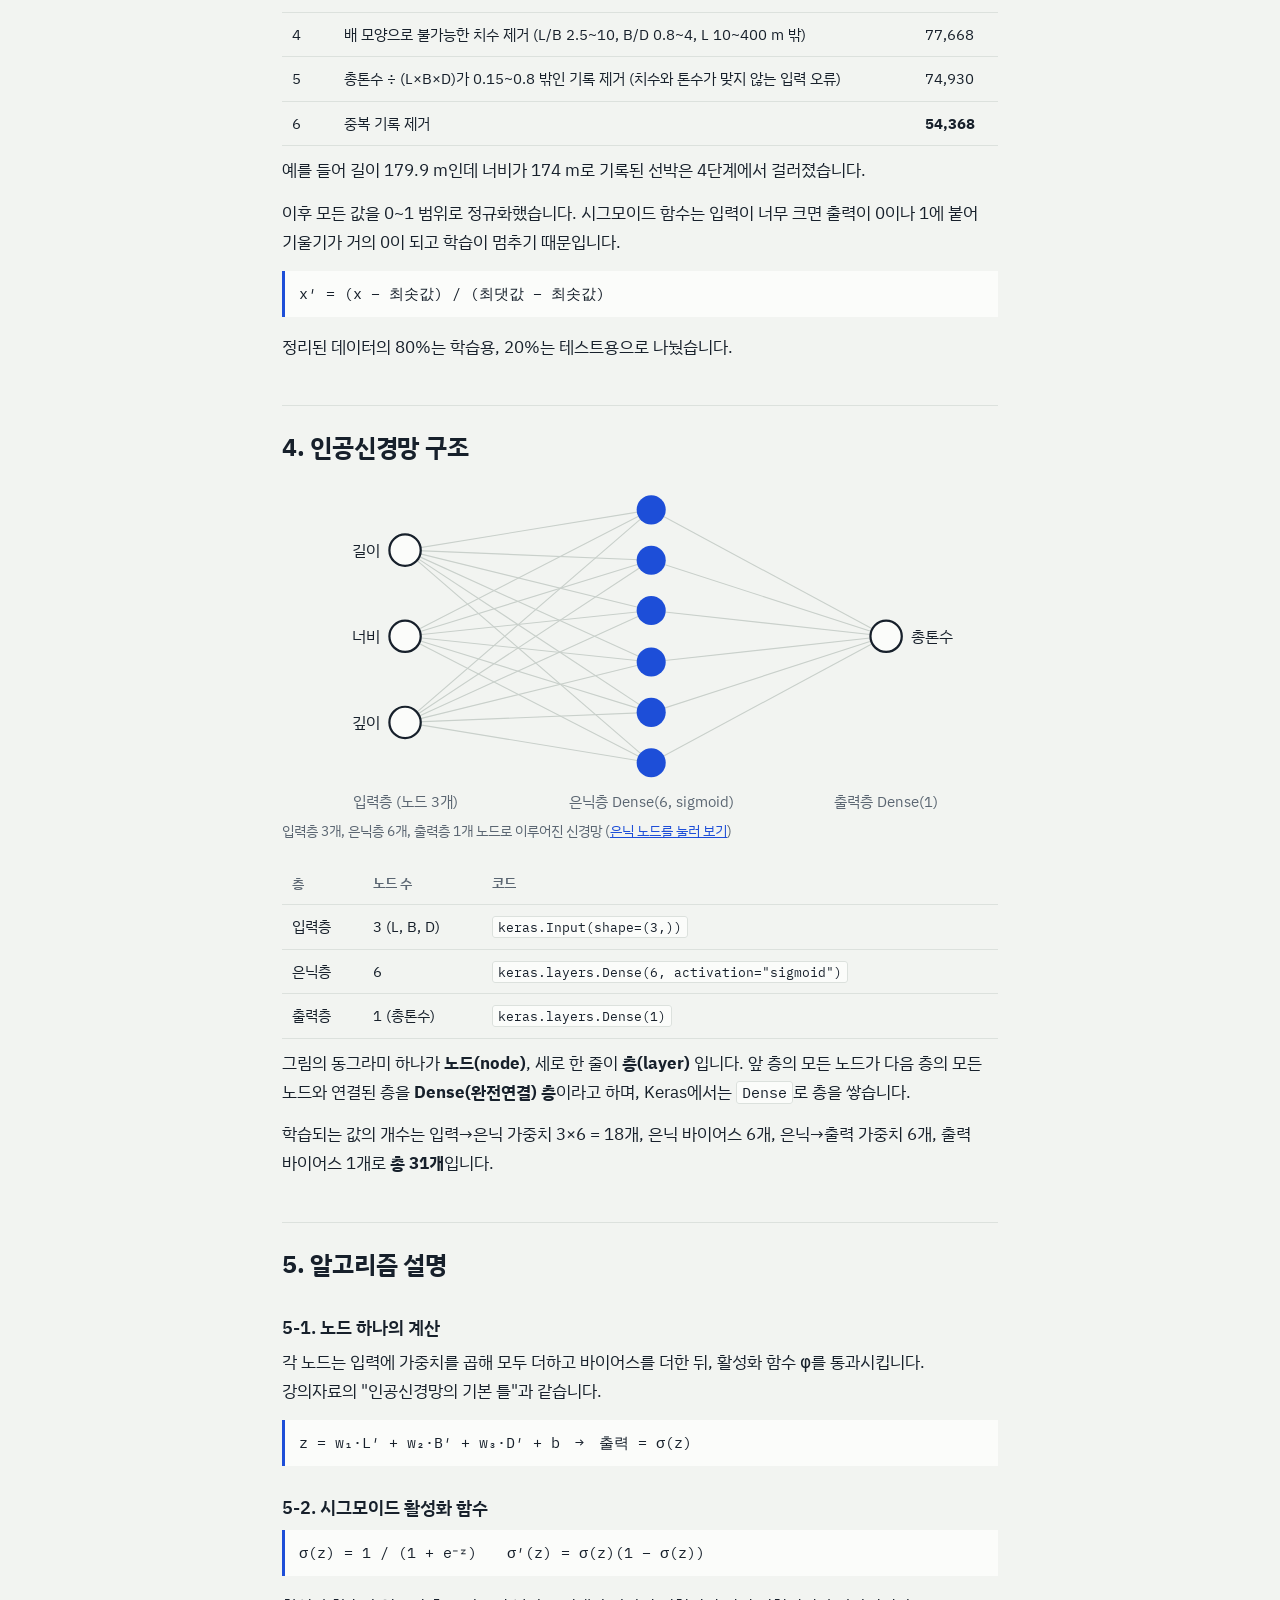
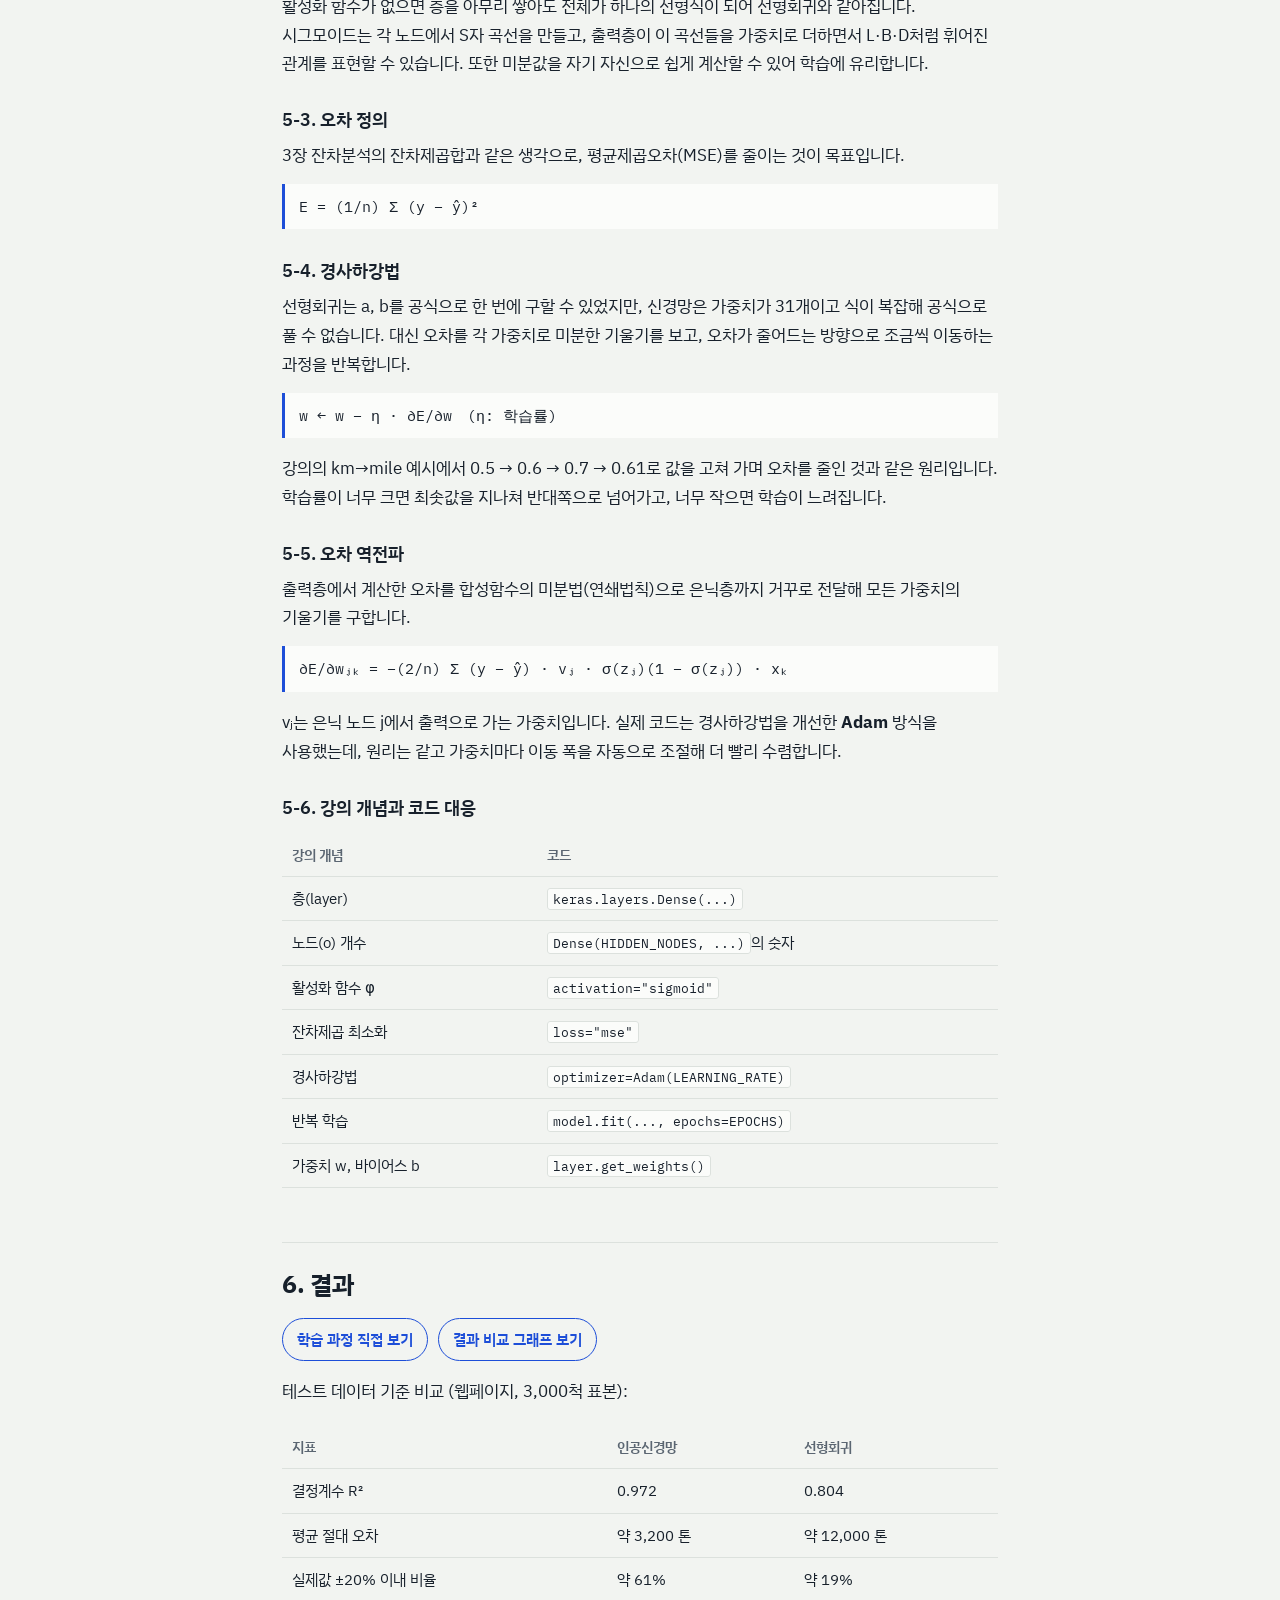
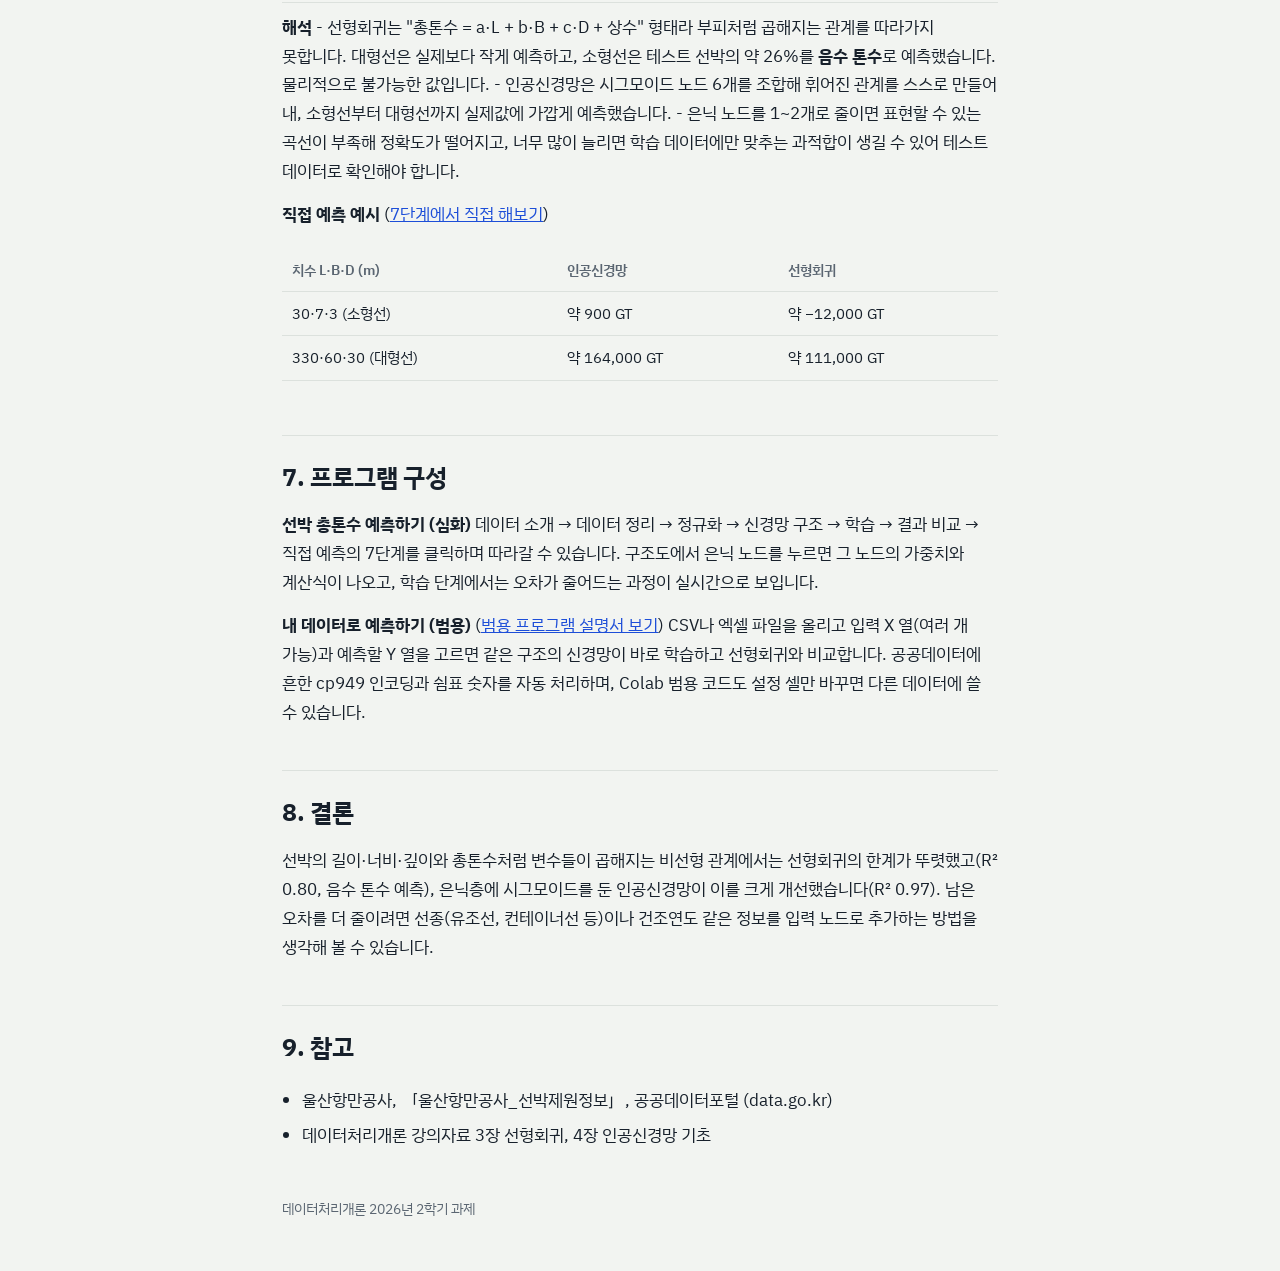
==== commit b8370cbf: "Add files via upload" ====
--- a/explain.html
+++ b/explain.html
@@ -32,7 +32,7 @@
 </style>
 </head>
 <body>
-<nav class="bar"><div><a href="index.html">← 처음 화면</a><span class="others"><a href="ship.html">선박 총톤수 예측하기</a><a href="general.html">내 데이터로 예측하기</a></span></div></nav>
+<nav class="bar"><div><a href="index.html">← 처음 화면</a><span class="others"><a href="ship.html">선박 총톤수 예측하기</a><a href="general.html">내 데이터로 예측하기</a><a href="code.html">코드 설명 보기</a></span></div></nav>
 <div class="wrap">
 <header class="hero">
 <h1 id="doc-title"></h1>
